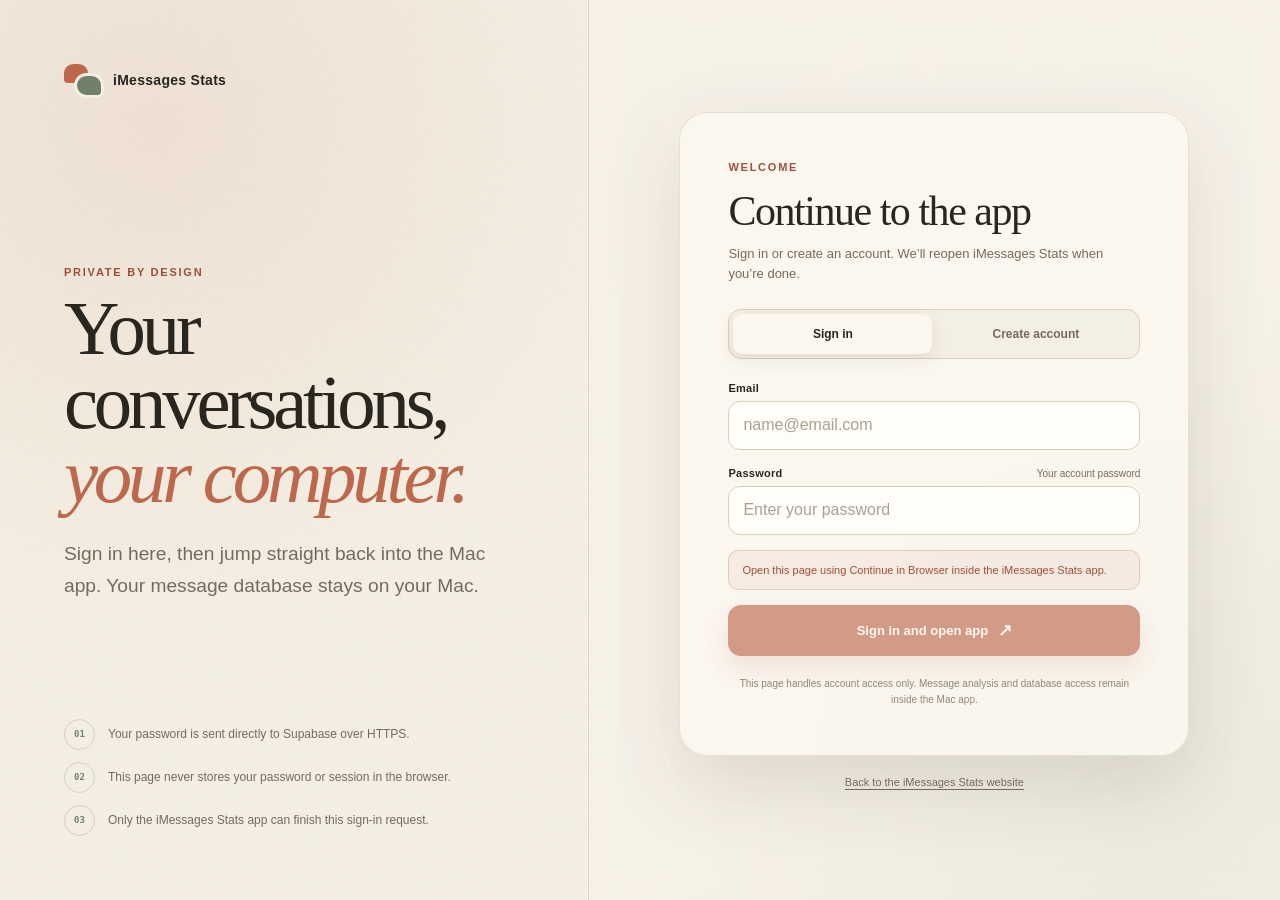
==== auth.html @ baeb936e "web: add secure browser sign-in" ====
<!doctype html>
<html lang="en">
<head>
  <meta charset="utf-8">
  <meta name="viewport" content="width=device-width, initial-scale=1">
  <meta name="color-scheme" content="light">
  <meta name="referrer" content="no-referrer">
  <meta http-equiv="Content-Security-Policy" content="default-src 'self'; connect-src https://vfeuwjxlmyqktkodzccw.supabase.co; img-src 'self' data:; style-src 'self'; script-src 'self'; base-uri 'none'; form-action 'self'; frame-ancestors 'none'">
  <title>Sign in · iMessages Stats</title>
  <meta name="description" content="Secure browser sign-in for the iMessages Stats macOS app.">
  <link rel="stylesheet" href="auth.css">
  <script src="auth.js" defer></script>
</head>
<body>
  <main class="auth-shell">
    <section class="story-panel" aria-labelledby="page-title">
      <a class="brand" href="./" aria-label="iMessages Stats home">
        <span class="brand-mark" aria-hidden="true">
          <span></span><span></span>
        </span>
        <span>iMessages Stats</span>
      </a>

      <div class="story-copy">
        <p class="eyebrow">Private by design</p>
        <h1 id="page-title">Your conversations,<br><em>your computer.</em></h1>
        <p class="lede">Sign in here, then jump straight back into the Mac app. Your message database stays on your Mac.</p>
      </div>

      <ul class="trust-list" aria-label="Privacy details">
        <li><span class="trust-icon">01</span><span>Your password is sent directly to Supabase over HTTPS.</span></li>
        <li><span class="trust-icon">02</span><span>This page never stores your password or session in the browser.</span></li>
        <li><span class="trust-icon">03</span><span>Only the iMessages Stats app can finish this sign-in request.</span></li>
      </ul>
    </section>

    <section class="form-panel" aria-label="Account sign in">
      <div class="form-card">
        <div class="card-heading">
          <p class="eyebrow">Welcome</p>
          <h2>Continue to the app</h2>
          <p>Sign in or create an account. We’ll reopen iMessages Stats when you’re done.</p>
        </div>

        <div class="mode-switch" role="tablist" aria-label="Account action">
          <button id="signInTab" class="mode-button active" type="button" role="tab" aria-selected="true" aria-controls="authForm">Sign in</button>
          <button id="signUpTab" class="mode-button" type="button" role="tab" aria-selected="false" aria-controls="authForm">Create account</button>
        </div>

        <form id="authForm" novalidate>
          <div id="usernameField" class="field hidden">
            <label for="username">Username</label>
            <input id="username" name="username" type="text" autocomplete="nickname" maxlength="40" placeholder="Your name">
          </div>

          <div class="field">
            <label for="email">Email</label>
            <input id="email" name="email" type="email" autocomplete="email" inputmode="email" required placeholder="name@email.com">
          </div>

          <div class="field">
            <div class="label-row">
              <label for="password">Password</label>
              <span id="passwordHint">Your account password</span>
            </div>
            <input id="password" name="password" type="password" autocomplete="current-password" minlength="6" required placeholder="Enter your password">
          </div>

          <div id="status" class="status" role="status" aria-live="polite"></div>

          <button id="submitButton" class="submit-button" type="submit">
            <span id="submitLabel">Sign in and open app</span>
            <span class="arrow" aria-hidden="true">↗</span>
          </button>
        </form>

        <div id="returnPanel" class="return-panel hidden" aria-live="polite">
          <span class="success-mark" aria-hidden="true">✓</span>
          <div>
            <strong>You’re signed in</strong>
            <p>If the app did not open automatically, use the button below.</p>
          </div>
          <button id="openAppButton" class="open-app-button" type="button">Open iMessages Stats</button>
        </div>

        <p class="fine-print">This page handles account access only. Message analysis and database access remain inside the Mac app.</p>
      </div>
      <a class="back-link" href="./">Back to the iMessages Stats website</a>
    </section>
  </main>
</body>
</html>
---- auth.css ----
:root {
  --paper: #f4efe3;
  --paper-deep: #e9dfcd;
  --card: #fbf7ee;
  --ink: #292620;
  --muted: #746b5f;
  --line: #d8cebc;
  --terracotta: #bd684d;
  --terracotta-dark: #9d4f39;
  --sage: #71806b;
  --shadow: 0 28px 80px rgba(65, 49, 35, 0.13);
}

* {
  box-sizing: border-box;
}

html {
  min-height: 100%;
  background: var(--paper);
}

body {
  min-height: 100vh;
  margin: 0;
  color: var(--ink);
  font-family: "Avenir Next", Avenir, "Helvetica Neue", sans-serif;
  background:
    radial-gradient(circle at 12% 14%, rgba(189, 104, 77, 0.11), transparent 31rem),
    radial-gradient(circle at 90% 86%, rgba(113, 128, 107, 0.13), transparent 32rem),
    var(--paper);
}

button,
input {
  font: inherit;
}

button,
a {
  -webkit-tap-highlight-color: transparent;
}

.auth-shell {
  position: relative;
  display: grid;
  grid-template-columns: minmax(0, 0.92fr) minmax(460px, 1.08fr);
  min-height: 100vh;
  overflow: hidden;
}

.auth-shell::before {
  content: "";
  position: absolute;
  inset: 0;
  pointer-events: none;
  opacity: 0.28;
  background-image: url("data:image/svg+xml,%3Csvg viewBox='0 0 160 160' xmlns='http://www.w3.org/2000/svg'%3E%3Cfilter id='n'%3E%3CfeTurbulence type='fractalNoise' baseFrequency='.75' numOctaves='3' stitchTiles='stitch'/%3E%3C/filter%3E%3Crect width='100%25' height='100%25' filter='url(%23n)' opacity='.08'/%3E%3C/svg%3E");
}

.story-panel,
.form-panel {
  position: relative;
  z-index: 1;
}

.story-panel {
  display: flex;
  flex-direction: column;
  justify-content: space-between;
  min-height: 100vh;
  padding: clamp(30px, 5vw, 72px);
  border-right: 1px solid rgba(96, 78, 57, 0.14);
}

.brand {
  display: inline-flex;
  align-items: center;
  gap: 12px;
  width: fit-content;
  color: var(--ink);
  font-size: 14px;
  font-weight: 700;
  letter-spacing: 0.02em;
  text-decoration: none;
}

.brand-mark {
  position: relative;
  display: block;
  width: 37px;
  height: 31px;
}

.brand-mark span {
  position: absolute;
  width: 24px;
  height: 19px;
  border-radius: 11px 11px 11px 4px;
  background: var(--terracotta);
}

.brand-mark span:first-child {
  top: 0;
  left: 0;
}

.brand-mark span:last-child {
  right: 0;
  bottom: 0;
  border-radius: 11px 11px 4px 11px;
  background: var(--sage);
  box-shadow: 0 0 0 3px var(--paper);
}

.story-copy {
  max-width: 650px;
  margin: clamp(70px, 14vh, 160px) 0 72px;
}

.eyebrow {
  margin: 0 0 14px;
  color: var(--terracotta-dark);
  font-size: 11px;
  font-weight: 800;
  letter-spacing: 0.16em;
  text-transform: uppercase;
}

h1,
h2,
p {
  margin-top: 0;
}

h1 {
  margin-bottom: 25px;
  font-family: Iowan Old Style, Baskerville, Georgia, serif;
  font-size: clamp(48px, 6vw, 86px);
  font-weight: 500;
  letter-spacing: -0.055em;
  line-height: 0.96;
}

h1 em {
  color: var(--terracotta);
  font-weight: 500;
}

.lede {
  max-width: 560px;
  margin-bottom: 0;
  color: var(--muted);
  font-size: clamp(16px, 1.5vw, 20px);
  line-height: 1.65;
}

.trust-list {
  display: grid;
  gap: 12px;
  max-width: 620px;
  margin: 0;
  padding: 0;
  list-style: none;
}

.trust-list li {
  display: flex;
  align-items: center;
  gap: 13px;
  color: var(--muted);
  font-size: 12px;
  line-height: 1.45;
}

.trust-icon {
  display: grid;
  flex: 0 0 auto;
  width: 31px;
  height: 31px;
  place-items: center;
  border: 1px solid var(--line);
  border-radius: 50%;
  color: var(--sage);
  font-family: ui-monospace, SFMono-Regular, Menlo, monospace;
  font-size: 9px;
  font-weight: 800;
}

.form-panel {
  display: grid;
  align-content: center;
  justify-items: center;
  min-height: 100vh;
  padding: 40px;
  background: rgba(251, 247, 238, 0.38);
  backdrop-filter: blur(14px);
}

.form-card {
  width: min(100%, 510px);
  padding: clamp(26px, 4vw, 48px);
  border: 1px solid rgba(116, 94, 70, 0.15);
  border-radius: 28px;
  background: rgba(251, 247, 238, 0.92);
  box-shadow: var(--shadow);
}

.card-heading h2 {
  margin-bottom: 9px;
  font-family: Iowan Old Style, Baskerville, Georgia, serif;
  font-size: clamp(30px, 4vw, 42px);
  font-weight: 500;
  letter-spacing: -0.035em;
}

.card-heading > p:last-child {
  margin-bottom: 25px;
  color: var(--muted);
  font-size: 13px;
  line-height: 1.55;
}

.mode-switch {
  display: grid;
  grid-template-columns: 1fr 1fr;
  gap: 4px;
  margin-bottom: 23px;
  padding: 4px;
  border: 1px solid var(--line);
  border-radius: 13px;
  background: var(--paper);
}

.mode-button {
  min-height: 40px;
  border: 0;
  border-radius: 9px;
  color: var(--muted);
  background: transparent;
  cursor: pointer;
  font-size: 12px;
  font-weight: 700;
  transition: color 160ms ease, background 160ms ease, box-shadow 160ms ease;
}

.mode-button.active {
  color: var(--ink);
  background: var(--card);
  box-shadow: 0 5px 16px rgba(65, 49, 35, 0.09);
}

.field {
  display: grid;
  gap: 7px;
  margin-bottom: 17px;
}

.field label {
  font-size: 11px;
  font-weight: 800;
  letter-spacing: 0.025em;
}

.label-row {
  display: flex;
  align-items: baseline;
  justify-content: space-between;
  gap: 20px;
}

.label-row span {
  color: var(--muted);
  font-size: 10px;
}

input {
  width: 100%;
  min-height: 49px;
  padding: 0 14px;
  border: 1px solid var(--line);
  border-radius: 12px;
  outline: none;
  color: var(--ink);
  background: #fffdf8;
  caret-color: var(--terracotta);
  transition: border-color 150ms ease, box-shadow 150ms ease, background 150ms ease;
}

input::placeholder {
  color: #aaa091;
}

input:focus {
  border-color: rgba(189, 104, 77, 0.7);
  background: #fffefa;
  box-shadow: 0 0 0 4px rgba(189, 104, 77, 0.11);
}

.submit-button,
.open-app-button {
  display: flex;
  width: 100%;
  min-height: 51px;
  align-items: center;
  justify-content: center;
  gap: 10px;
  border: 0;
  border-radius: 13px;
  color: #fffaf3;
  background: var(--terracotta);
  cursor: pointer;
  font-size: 13px;
  font-weight: 800;
  box-shadow: 0 12px 25px rgba(157, 79, 57, 0.18);
  transition: transform 150ms ease, background 150ms ease, box-shadow 150ms ease;
}

.submit-button:hover,
.open-app-button:hover {
  transform: translateY(-1px);
  background: var(--terracotta-dark);
  box-shadow: 0 15px 30px rgba(157, 79, 57, 0.23);
}

.submit-button:disabled {
  transform: none;
  opacity: 0.65;
  cursor: wait;
}

.arrow {
  font-size: 17px;
  line-height: 1;
}

.status {
  display: none;
  margin: -2px 0 15px;
  padding: 11px 13px;
  border: 1px solid rgba(189, 104, 77, 0.25);
  border-radius: 10px;
  color: var(--terracotta-dark);
  background: rgba(189, 104, 77, 0.08);
  font-size: 11px;
  line-height: 1.5;
}

.status.visible {
  display: block;
}

.status.success {
  border-color: rgba(113, 128, 107, 0.32);
  color: #52624e;
  background: rgba(113, 128, 107, 0.10);
}

.return-panel {
  display: grid;
  grid-template-columns: auto 1fr;
  gap: 12px;
  align-items: start;
  padding: 18px;
  border: 1px solid rgba(113, 128, 107, 0.28);
  border-radius: 16px;
  background: rgba(113, 128, 107, 0.09);
}

.return-panel p {
  margin: 4px 0 14px;
  color: var(--muted);
  font-size: 11px;
  line-height: 1.5;
}

.success-mark {
  display: grid;
  width: 28px;
  height: 28px;
  place-items: center;
  border-radius: 50%;
  color: #fff;
  background: var(--sage);
  font-size: 13px;
  font-weight: 800;
}

.open-app-button {
  grid-column: 1 / -1;
  min-height: 45px;
  background: var(--sage);
  box-shadow: none;
}

.open-app-button:hover {
  background: #596b55;
  box-shadow: none;
}

.fine-print {
  margin: 20px 0 0;
  color: #928777;
  font-size: 10px;
  line-height: 1.55;
  text-align: center;
}

.back-link {
  margin-top: 20px;
  color: var(--muted);
  font-size: 11px;
  text-underline-offset: 3px;
}

.hidden {
  display: none !important;
}

@media (max-width: 900px) {
  .auth-shell {
    grid-template-columns: 1fr;
  }

  .story-panel {
    min-height: auto;
    padding-bottom: 36px;
    border-right: 0;
    border-bottom: 1px solid rgba(96, 78, 57, 0.14);
  }

  .story-copy {
    margin: 70px 0 45px;
  }

  .trust-list {
    display: none;
  }

  .form-panel {
    min-height: auto;
    padding: 48px 22px 68px;
  }
}

@media (max-width: 520px) {
  .story-panel {
    padding: 24px 22px 32px;
  }

  .story-copy {
    margin: 52px 0 0;
  }

  h1 {
    font-size: 45px;
  }

  .lede {
    font-size: 15px;
  }

  .form-card {
    padding: 25px 20px;
    border-radius: 22px;
  }
}

@media (prefers-reduced-motion: reduce) {
  *, *::before, *::after {
    scroll-behavior: auto !important;
    transition-duration: 0.01ms !important;
  }
}
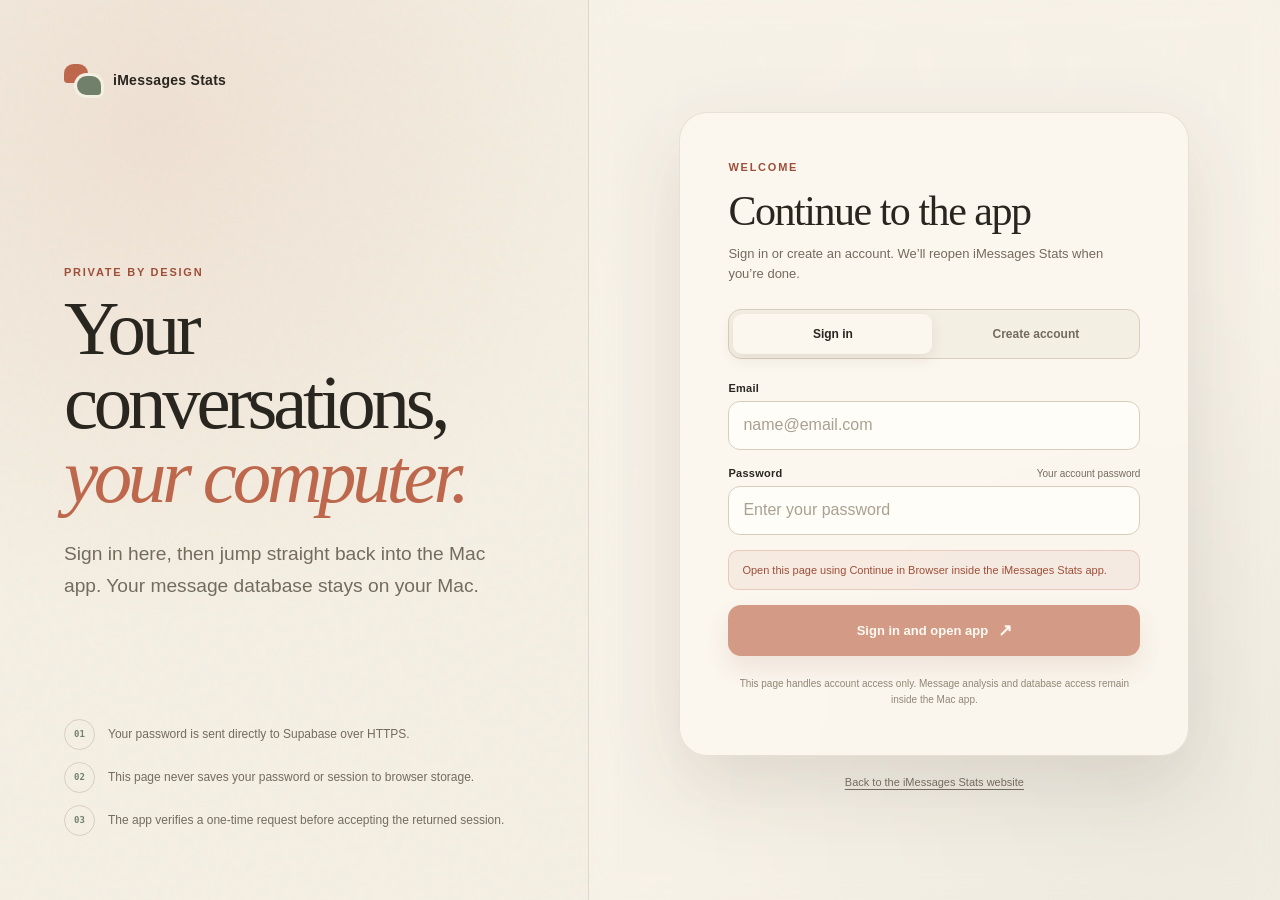
==== commit f2547373: "web: clarify browser auth privacy" ====
--- a/auth.html
+++ b/auth.html
@@ -29,8 +29,8 @@
 
       <ul class="trust-list" aria-label="Privacy details">
         <li><span class="trust-icon">01</span><span>Your password is sent directly to Supabase over HTTPS.</span></li>
-        <li><span class="trust-icon">02</span><span>This page never stores your password or session in the browser.</span></li>
-        <li><span class="trust-icon">03</span><span>Only the iMessages Stats app can finish this sign-in request.</span></li>
+        <li><span class="trust-icon">02</span><span>This page never saves your password or session to browser storage.</span></li>
+        <li><span class="trust-icon">03</span><span>The app verifies a one-time request before accepting the returned session.</span></li>
       </ul>
     </section>
 
